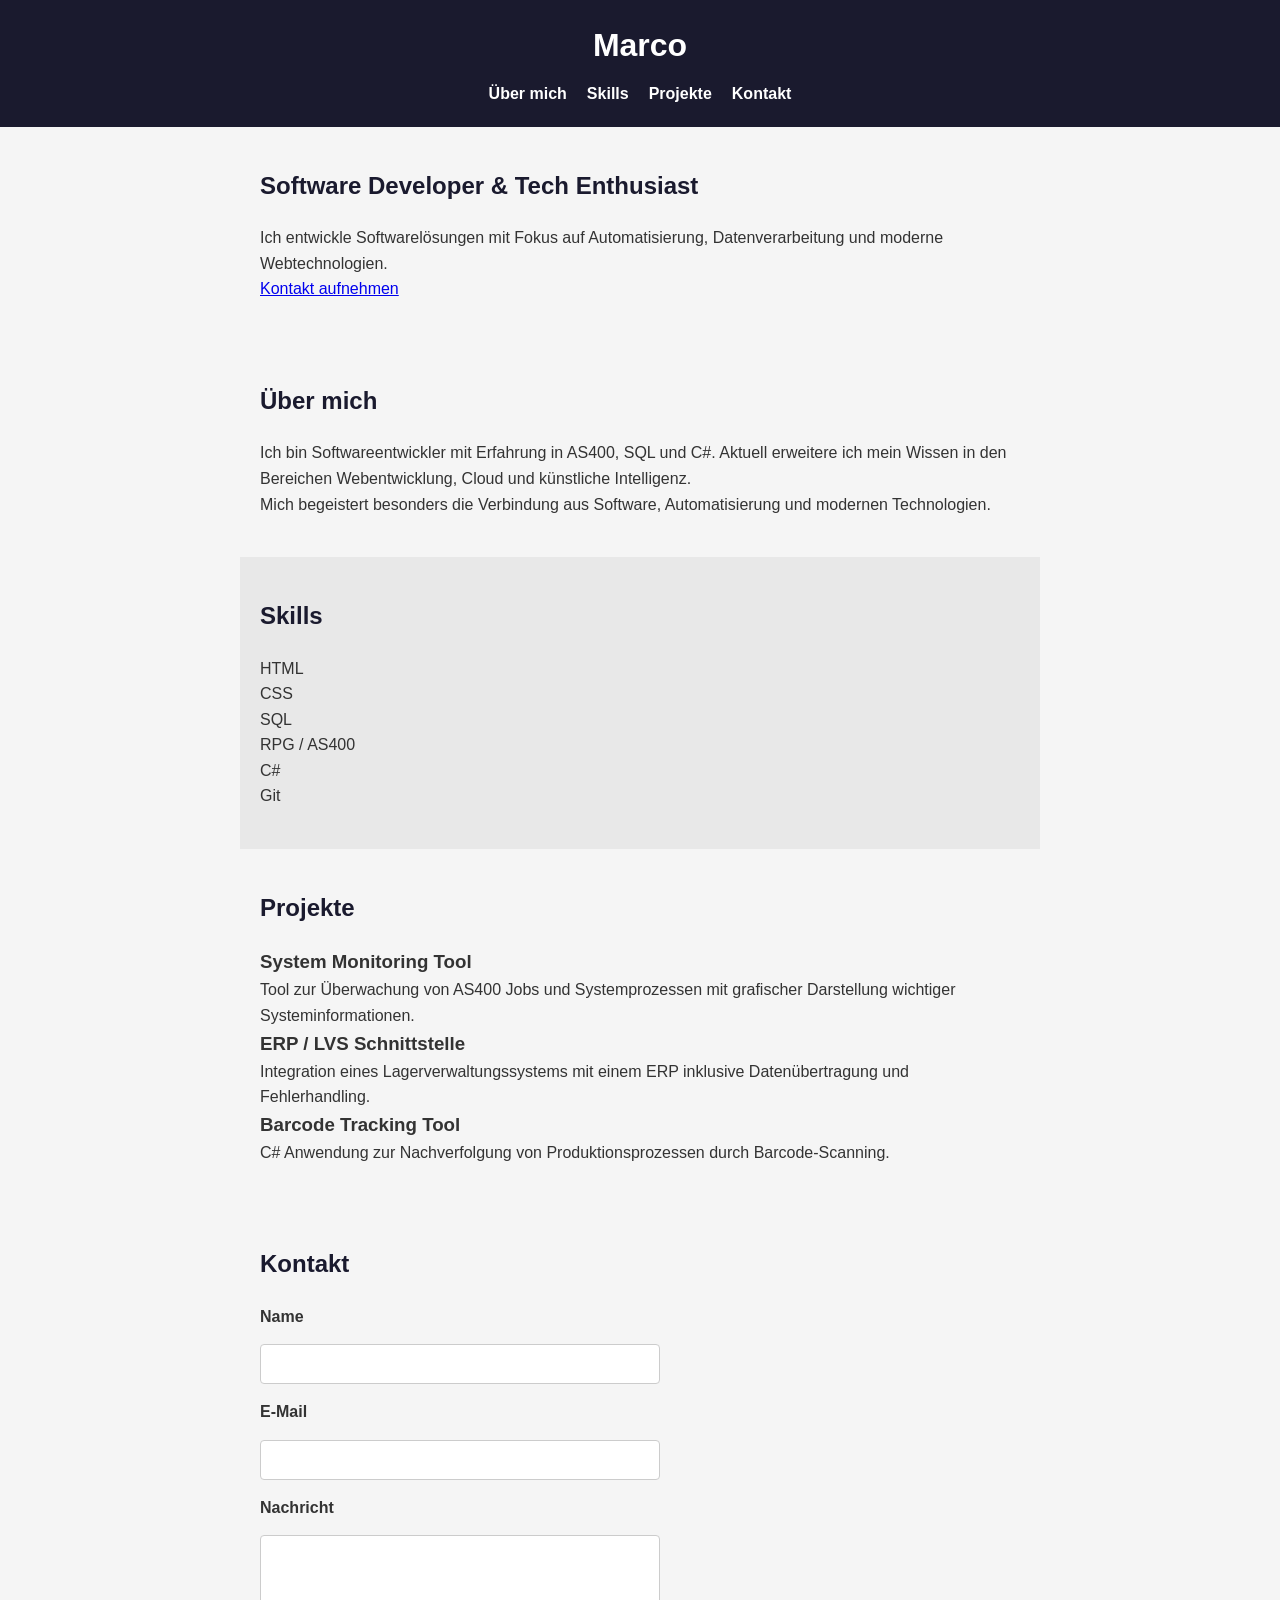
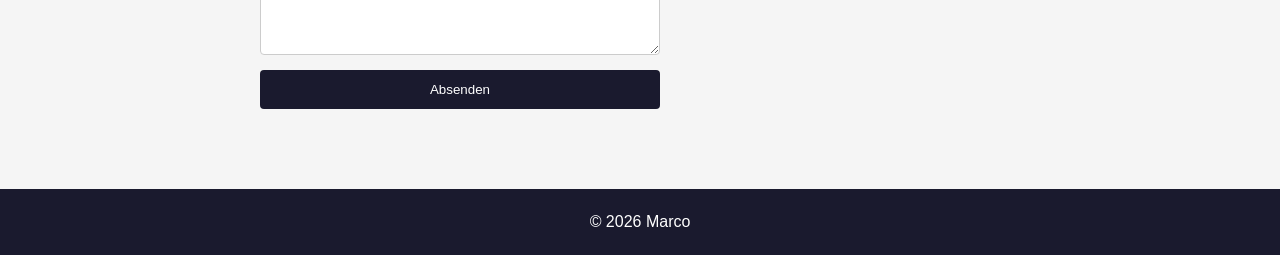
==== index_modern.html @ e86d0898 "Add initial HTML structure for personal website - MODERN STYLE" ====
<!DOCTYPE html>
<html lang="de">

<head>

<meta charset="UTF-8">
<meta name="viewport" content="width=device-width, initial-scale=1.0">

<title>Marco | Software Developer</title>

<link rel="stylesheet" href="style.css">

</head>

<body>

<header>

<h1>Marco</h1>

<nav>
<a href="#about">Über mich</a>
<a href="#skills">Skills</a>
<a href="#projects">Projekte</a>
<a href="#contact">Kontakt</a>
</nav>

</header>

<section class="hero">

<h2>Software Developer & Tech Enthusiast</h2>

<p>
Ich entwickle Softwarelösungen mit Fokus auf Automatisierung,
Datenverarbeitung und moderne Webtechnologien.
</p>

<a class="button" href="#contact">Kontakt aufnehmen</a>

</section>


<section id="about">

<h2>Über mich</h2>

<p>
Ich bin Softwareentwickler mit Erfahrung in AS400, SQL und C#.
Aktuell erweitere ich mein Wissen in den Bereichen Webentwicklung,
Cloud und künstliche Intelligenz.
</p>

<p>
Mich begeistert besonders die Verbindung aus Software,
Automatisierung und modernen Technologien.
</p>

</section>


<section id="skills">

<h2>Skills</h2>

<div class="skill-grid">

<div class="skill-card">HTML</div>
<div class="skill-card">CSS</div>
<div class="skill-card">SQL</div>
<div class="skill-card">RPG / AS400</div>
<div class="skill-card">C#</div>
<div class="skill-card">Git</div>

</div>

</section>


<section id="projects">

<h2>Projekte</h2>

<div class="project-grid">

<div class="project-card">

<h3>System Monitoring Tool</h3>

<p>
Tool zur Überwachung von AS400 Jobs und Systemprozessen
mit grafischer Darstellung wichtiger Systeminformationen.
</p>

</div>

<div class="project-card">

<h3>ERP / LVS Schnittstelle</h3>

<p>
Integration eines Lagerverwaltungssystems mit einem ERP
inklusive Datenübertragung und Fehlerhandling.
</p>

</div>

<div class="project-card">

<h3>Barcode Tracking Tool</h3>

<p>
C# Anwendung zur Nachverfolgung von Produktionsprozessen
durch Barcode-Scanning.
</p>

</div>

</div>

</section>


<section id="contact">

<h2>Kontakt</h2>

<form>

<label for="name">Name</label>
<input type="text" id="name" required>

<label for="email">E-Mail</label>
<input type="email" id="email" required>

<label for="message">Nachricht</label>
<textarea id="message" required></textarea>

<button type="submit">Absenden</button>

</form>

</section>


<footer>

<p>© 2026 Marco</p>

</footer>


</body>
</html>
---- style.css ----
/* ===== Grundlayout ===== */

* {
box-sizing: border-box;
margin: 0;
padding: 0;
}

body {
font-family: Arial, sans-serif;
line-height: 1.6;
background-color: #f5f5f5;
color: #333;
}


/* ===== Header ===== */

header {
background-color: #1a1a2e;
color: white;
text-align: center;
padding: 20px;
}

header h1 {
margin-bottom: 10px;
}

nav {
display: flex;
justify-content: center;
gap: 20px;
}

nav a {
color: white;
text-decoration: none;
font-weight: bold;
}

nav a:hover {
color: #aaaaaa;
}


/* ===== Sections ===== */

section {
max-width: 800px;
margin: auto;
padding: 40px 20px;
}

section h2 {
margin-bottom: 20px;
color: #1a1a2e;
}

#skills {
background-color: #e8e8e8;
}

ul {
margin-left: 20px;
}


/* ===== Formular ===== */

form {
display: flex;
flex-direction: column;
gap: 15px;
max-width: 400px;
}

label {
font-weight: bold;
}

input, textarea {

padding: 10px;
border: 1px solid #ccc;
border-radius: 4px;
font-size: 16px;

}

textarea {
height: 120px;
}

input:focus,
textarea:focus {

border-color: #1a1a2e;
outline: none;

}

button {

padding: 12px;
background-color: #1a1a2e;
color: white;
border: none;
border-radius: 4px;
cursor: pointer;

}

button:hover {

background-color: #333;

}


/* ===== Footer ===== */

footer {

background-color: #1a1a2e;
color: white;
text-align: center;
padding: 20px;
margin-top: 40px;

}


/* ===== Responsive ===== */

@media (max-width: 600px) {

nav {
flex-direction: column;
gap: 10px;
}

section {
padding: 20px 15px;
}

}
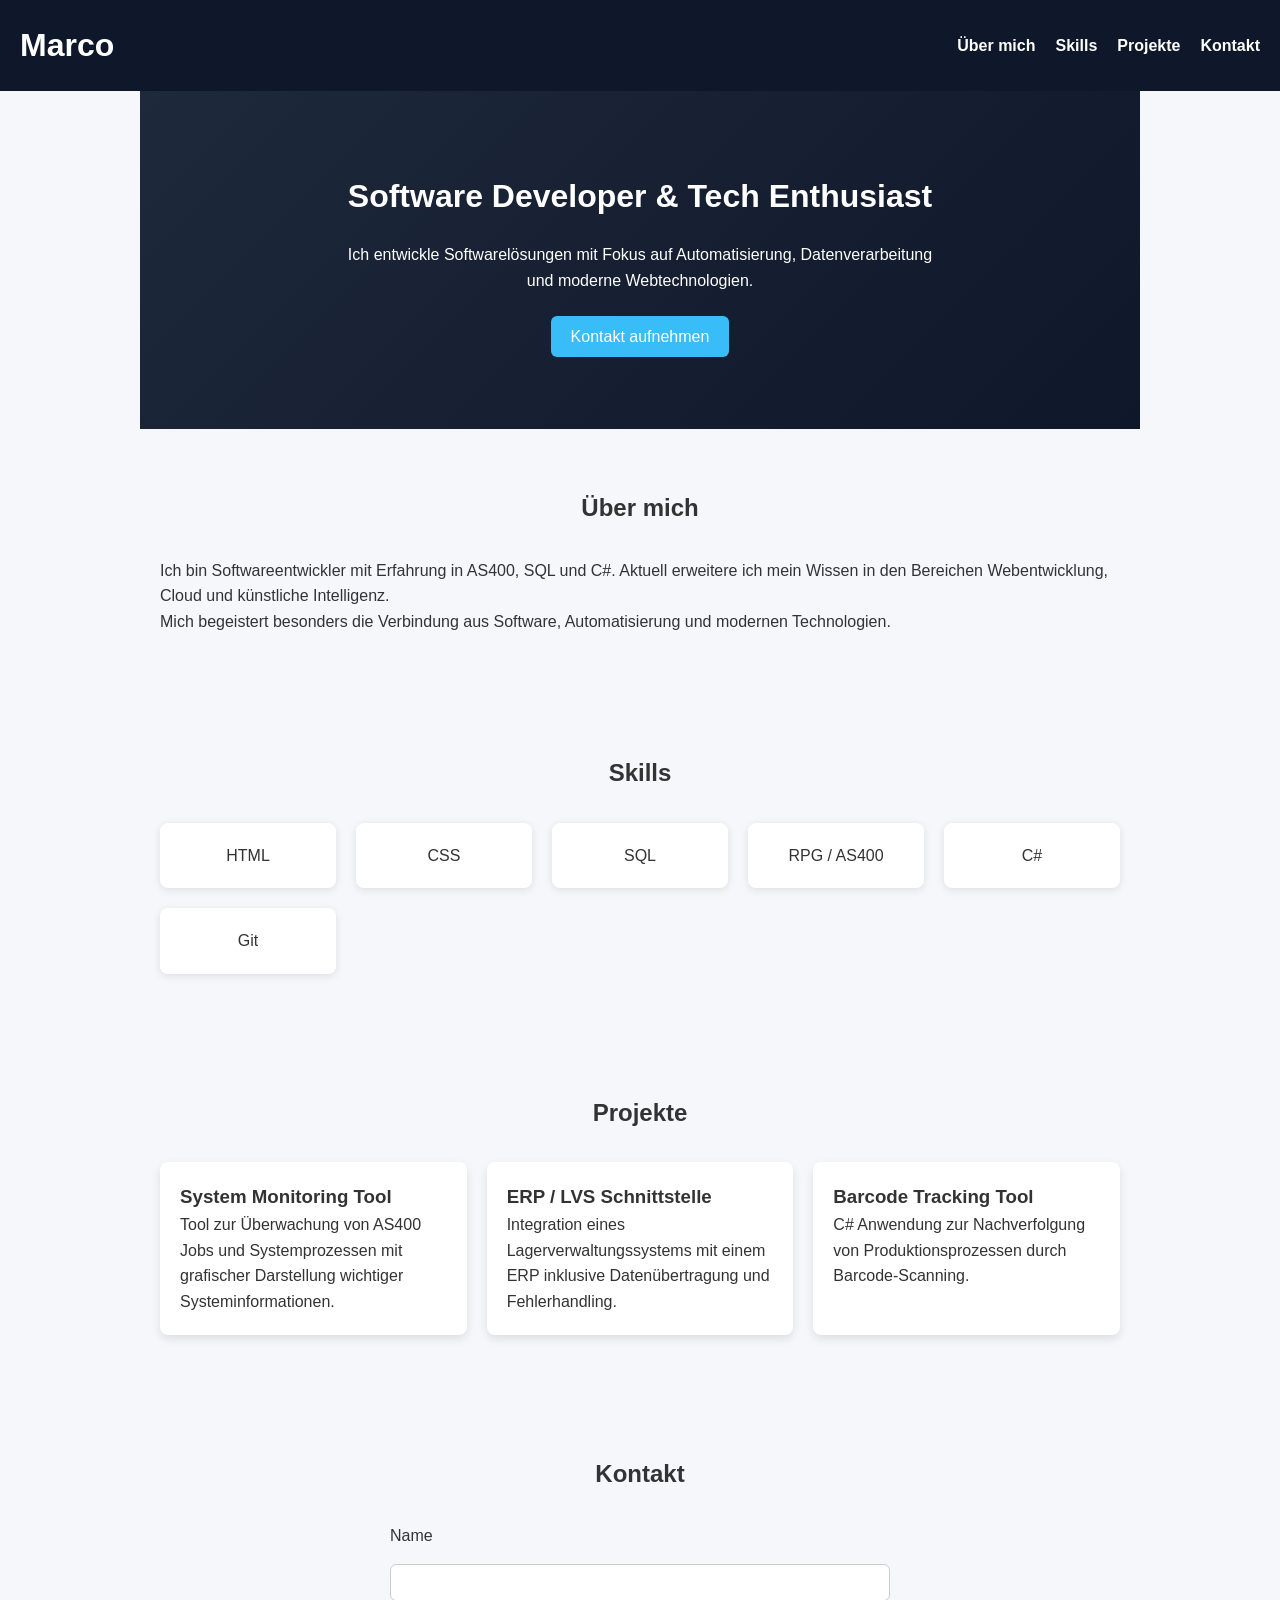
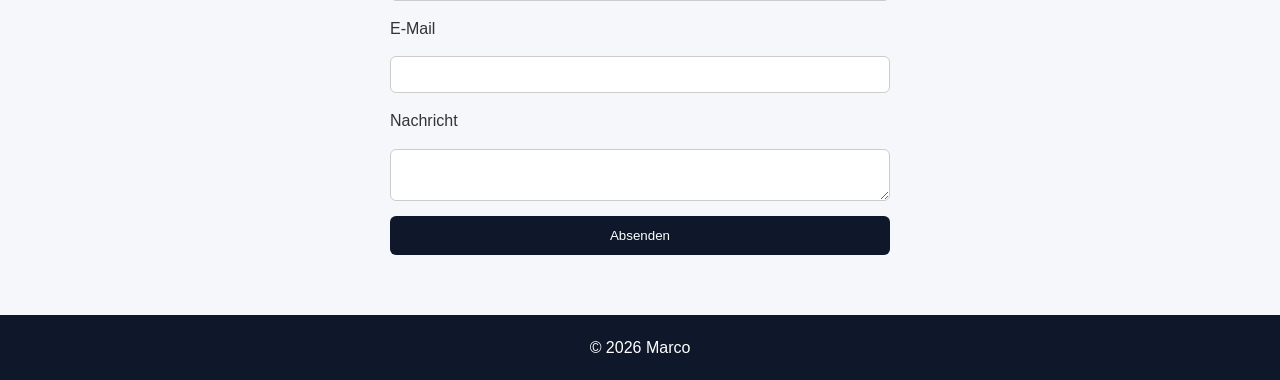
==== commit 8d19d535: "Replace stylesheet link with modern version" ====
--- a/index_modern.html
+++ b/index_modern.html
@@ -8,7 +8,7 @@
 
 <title>Marco | Software Developer</title>
 
-<link rel="stylesheet" href="style.css">
+<link rel="stylesheet" href="style_modern.css">
 
 </head>
 
--- a/style_modern.css
+++ b/style_modern.css
@@ -0,0 +1,232 @@
+*{
+box-sizing:border-box;
+margin:0;
+padding:0;
+}
+
+body{
+
+font-family:Arial, sans-serif;
+line-height:1.6;
+background:#f5f7fb;
+color:#333;
+
+}
+
+
+/* HEADER */
+
+header{
+
+background:#0f172a;
+color:white;
+padding:20px;
+
+display:flex;
+justify-content:space-between;
+align-items:center;
+
+}
+
+nav{
+
+display:flex;
+gap:20px;
+
+}
+
+nav a{
+
+color:white;
+text-decoration:none;
+font-weight:bold;
+
+}
+
+nav a:hover{
+
+color:#38bdf8;
+
+}
+
+
+/* HERO */
+
+.hero{
+
+text-align:center;
+padding:80px 20px;
+
+background:linear-gradient(135deg,#1e293b,#0f172a);
+color:white;
+
+}
+
+.hero h2{
+
+font-size:2rem;
+margin-bottom:20px;
+
+}
+
+.hero p{
+
+max-width:600px;
+margin:auto;
+margin-bottom:30px;
+
+}
+
+.button{
+
+background:#38bdf8;
+padding:12px 20px;
+color:white;
+text-decoration:none;
+border-radius:6px;
+
+}
+
+.button:hover{
+
+background:#0ea5e9;
+
+}
+
+
+/* SECTIONS */
+
+section{
+
+padding:60px 20px;
+max-width:1000px;
+margin:auto;
+
+}
+
+section h2{
+
+margin-bottom:30px;
+text-align:center;
+
+}
+
+
+/* SKILLS GRID */
+
+.skill-grid{
+
+display:grid;
+grid-template-columns:repeat(auto-fit,minmax(150px,1fr));
+gap:20px;
+
+}
+
+.skill-card{
+
+background:white;
+padding:20px;
+text-align:center;
+border-radius:8px;
+box-shadow:0 2px 8px rgba(0,0,0,0.1);
+
+}
+
+
+/* PROJECTS */
+
+.project-grid{
+
+display:grid;
+grid-template-columns:repeat(auto-fit,minmax(250px,1fr));
+gap:20px;
+
+}
+
+.project-card{
+
+background:white;
+padding:20px;
+border-radius:8px;
+box-shadow:0 4px 10px rgba(0,0,0,0.1);
+
+transition:transform 0.2s;
+
+}
+
+.project-card:hover{
+
+transform:translateY(-5px);
+
+}
+
+
+/* FORM */
+
+form{
+
+display:flex;
+flex-direction:column;
+gap:15px;
+max-width:500px;
+margin:auto;
+
+}
+
+input,textarea{
+
+padding:10px;
+border:1px solid #ccc;
+border-radius:6px;
+
+}
+
+button{
+
+background:#0f172a;
+color:white;
+border:none;
+padding:12px;
+border-radius:6px;
+cursor:pointer;
+
+}
+
+button:hover{
+
+background:#1e293b;
+
+}
+
+
+/* FOOTER */
+
+footer{
+
+background:#0f172a;
+color:white;
+text-align:center;
+padding:20px;
+
+}
+
+
+/* RESPONSIVE */
+
+@media(max-width:700px){
+
+header{
+
+flex-direction:column;
+gap:10px;
+
+}
+
+nav{
+
+flex-direction:column;
+align-items:center;
+
+}
+
+}
